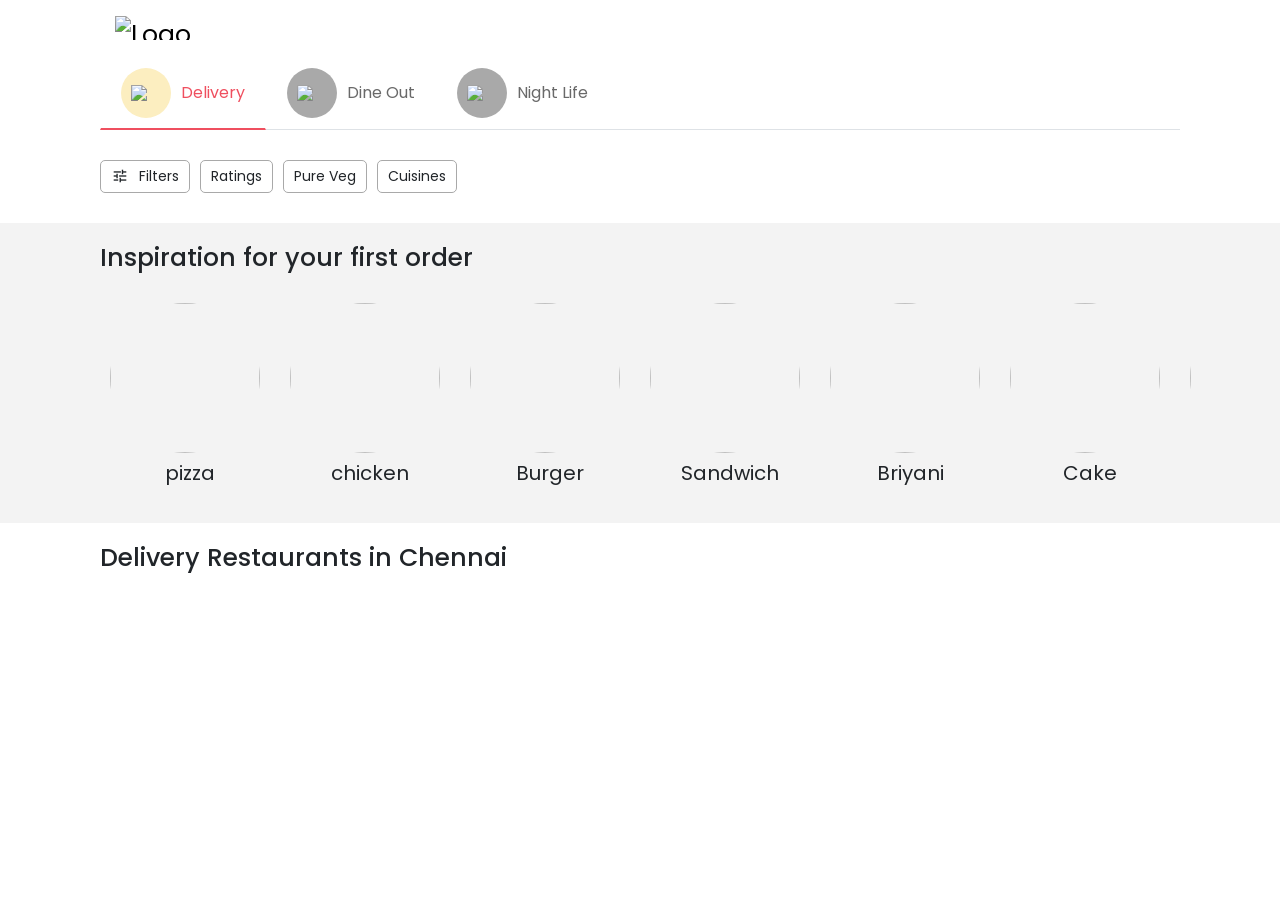
==== BootStrap/index.html @ 5ced6238 "first commit" ====
<!DOCTYPE html>
<html lang="en">
  <head>
    <meta charset="UTF-8" />
    <meta http-equiv="X-UA-Compatible" content="IE=edge" />
    <meta name="viewport" content="width=device-width, initial-scale=1.0" />
    <title>Bootstrap</title>
    <link
      href="https://cdn.jsdelivr.net/npm/bootstrap@5.3.0/dist/css/bootstrap.min.css"
      rel="stylesheet"
      integrity="sha384-9ndCyUaIbzAi2FUVXJi0CjmCapSmO7SnpJef0486qhLnuZ2cdeRhO02iuK6FUUVM"
      crossorigin="anonymous"
    />
    <link rel="preconnect" href="https://fonts.googleapis.com" />
    <link rel="preconnect" href="https://fonts.gstatic.com" crossorigin />
    <link
      href="https://fonts.googleapis.com/css2?family=Poppins:ital,wght@0,100;0,200;0,300;0,400;0,500;1,100;1,200;1,500&display=swap"
      rel="stylesheet"
    />
    <link
      href="https://fonts.googleapis.com/css2?family=Material+Symbols+Outlined"
      rel="stylesheet"
    />
    <link rel="stylesheet" href="./style.css" />
  </head>
  <body>
    <!-- NAVBAR -->
    <nav class="navbar">
      <div class="section-container">
        <div class="container-fluid">
          <a class="navbar-brand d-flex align-items-center" href="#">
            <img
              src="https://b.zmtcdn.com/web_assets/b40b97e677bc7b2ca77c58c61db266fe1603954218.png"
              alt="Logo"
              width="auto"
              height="24"
              class="d-inline-block align-text-top"
            />
          </a>
        </div>
      </div>
    </nav>
    <!-- DELIVERY OR PICKUP TAB -->
    <div class="container-fluid delivery-selection-container">
      <div class="section-container">
        <ul class="nav nav-tabs">
          <li class="nav-item">
            <a
              class="d-flex align-items-center nav-link active"
              aria-current="page"
              href="#"
            >
              <div
                class="d-flex align-items-center justify-content-center me-2 tab-image"
              >
                <img
                  width="60%"
                  src="https://b.zmtcdn.com/data/o2_assets/c0bb85d3a6347b2ec070a8db694588261616149578.png"
                />
              </div>
              <p>Delivery</p>
            </a>
          </li>
          <li class="nav-item">
            <a class="d-flex align-items-center nav-link" href="#"
              ><div
                class="d-flex align-items-center justify-content-center me-2 tab-image"
              >
                <img
                  width="60%"
                  src="https://b.zmtcdn.com/data/o2_assets/78d25215ff4c1299578ed36eefd5f39d1616149985.png"
                />
              </div>
              <p>Dine Out</p></a
            >
          </li>
          <li class="nav-item">
            <a class="d-flex align-items-center nav-link" href="#">
              <div
                class="d-flex align-items-center justify-content-center me-2 tab-image"
              >
                <img
                  width="60%"
                  src="https://b.zmtcdn.com/data/o2_assets/01040767e4943c398e38e3592bb1ba8a1616150142.png"
                />
              </div>
              <p>Night Life</p>
            </a>
          </li>
        </ul>
      </div>
    </div>
    <!-- FILTER BADGES -->
    <section
      id="filter-badge-section"
      class="container-fluid filter-badge-section"
    >
      <div class="section-container d-flex py-4">
        <button type="button" class="btn btn-sm filter-buttons me-2">
          <span class="material-symbols-outlined"> tune </span>
          Filters
        </button>
        <button type="button" class="btn btn-sm filter-buttons me-2">
          Ratings
        </button>
        <button type="button" class="btn btn-sm filter-buttons me-2">
          Pure Veg
        </button>
        <button type="button" class="btn btn-sm filter-buttons">
          Cuisines
        </button>
      </div>
    </section>
    <!-- CATEGORY SECTION -->
    <section class="container-fluid categories-section">
      <div class="section-container py-3">
        <div class="row mb-4">
          <h5>Inspiration for your first order</h5>
        </div>
        <div class="row">
          <div id="categories-slider" class="categories-slider"></div>
        </div>
      </div>
    </section>
    <!-- RESTAURANTS DELIVERING -->
    <section class="container-fluid restaurants-section py-3">
      <div class="section-container">
        <div class="row mb-3">
          <h5>Delivery Restaurants in Chennai</h5>
        </div>
        <div class="row" id="restaurants-listing"></div>
      </div>
    </section>
    <script
      src="https://cdn.jsdelivr.net/npm/bootstrap@5.3.0/dist/js/bootstrap.bundle.min.js"
      integrity="sha384-geWF76RCwLtnZ8qwWowPQNguL3RmwHVBC9FhGdlKrxdiJJigb/j/68SIy3Te4Bkz"
      crossorigin="anonymous"
    ></script>
    <script src="./network.js"></script>
  </body>
</html>
---- BootStrap/style.css ----
:root {
  --primary: rgb(239, 79, 95);
  --light: #ffffff;
  --light-grey100: rgb(243, 243, 243);
  --light-grey200: rgb(169, 169, 169);
  --grey: rgb(105, 105, 105);
  --yellow: rgb(252, 238, 192);
  --blue: rgb(37, 111, 239);
}

html,
body {
  /* 1em is 20px */
  font-size: 20px;
  font-family: "Poppins", sans-serif;
  margin: 0px;
  padding: 0px;
}

h1,
h2,
h3,
h4,
h5,
h6,
p {
  margin: 0px;
}
.fs-5 {
  font-size: 0.5rem !important;
}
.fs-7 {
  font-size: 0.7rem;
}
.fs-8 {
  font-size: 0.8rem;
}
.fs-9 {
  font-size: 0.9rem;
}

.nav-tabs .nav-item .nav-link,
.nav-tabs .nav-link:hover {
  border-color: transparent;

  > p {
    color: var(--grey);
    font-size: 0.8rem;
  }
}
.nav-tabs .nav-item .nav-link {
  > .tab-image {
    background-color: var(--light-grey200);
    width: 50px;
    height: 50px;
    border-radius: 50%;
  }
}

.nav-tabs .nav-item .nav-link.active {
  > .tab-image {
    background-color: var(--yellow);
  }
}

.nav-tabs .nav-item.show .nav-link,
.nav-tabs .nav-link.active {
  border-color: transparent;
  border-bottom: 2px solid var(--primary);

  > p {
    color: var(--primary);
  }
}

.section-container {
  width: 100%;
  max-width: 1080px;
  margin: 0px auto;
}

.delivery-selection-container {
  position: sticky;
  top: 0;
  background: var(--light);
  z-index: 1;
}

.filter-badge-section {
  position: sticky;
  top: 0;
  background: var(--light);
  z-index: 1;
}

.filter-buttons {
  font-size: 0.7rem;
  color: var(--light-grey);
  border: 1px solid var(--light-grey200);
  display: flex;
  align-items: center;

  > span {
    font-size: 18px;
    margin-right: 10px;
  }
}

/* CATEGORIES SECTION */
.categories-section {
  width: 100%;
  height: 300px;
  background: var(--light-grey100);
  .section-container {
    > .row {
      > .categories-slider {
        display: flex;
        flex-wrap: nowrap;
        overflow-x: scroll;
        > .categories-card {
          min-width: 180px;
          > .card-content {
            padding: 0 10px;
            > .categories-image {
              width: 150px;
              height: 150px;
              border-radius: 50%;
              transition: opacity 0.25s ease 0s, transform 0.25s ease 0s;
              will-change: transform, opacity;
            }
          }
        }
      }
    }
  }
}

/* RESTAURANT CARD */

.restaurantCard {
  > .restaurant-card-link {
    text-decoration: none;
    > .cardHead {
      position: relative;
      > .promotedTag {
        color: var(--light-grey100);
        padding: 2px;
        position: absolute;
        top: 12px;
        left: 12px;
        background: rgb(0 0 0 / 37%);
      }
      > .offerRow {
        display: flex;
        justify-content: space-between;
        position: absolute;
        bottom: 0;
        width: 100%;
        padding: 10px 0px;
        box-sizing: border-box;
        > .offer {
          background: var(--blue);
          color: var(--light-grey100);
          padding: 0px 10px;
          height: 25px;
        }
        > .timeTaken {
          background: var(--light-grey100);
          padding: 5px;
          border-radius: 10px;
        }
      }
    }
  }
}

/* Extra small devices (phones, 600px and down) */
@media only screen and (max-width: 600px) {
}
/* Small devices (portrait tablets and large phones, 600px and up) */
@media only screen and (min-width: 600px) {
}
/* Medium devices (landscape tablets, 768px and up) */
@media only screen and (min-width: 768px) {
}
/* Large devices (laptops/desktops, 992px and up) */
@media only screen and (min-width: 992px) {
}
/* Extra large devices (large laptops and desktops, 1200px and up) */
@media only screen and (min-width: 1200px) {
}
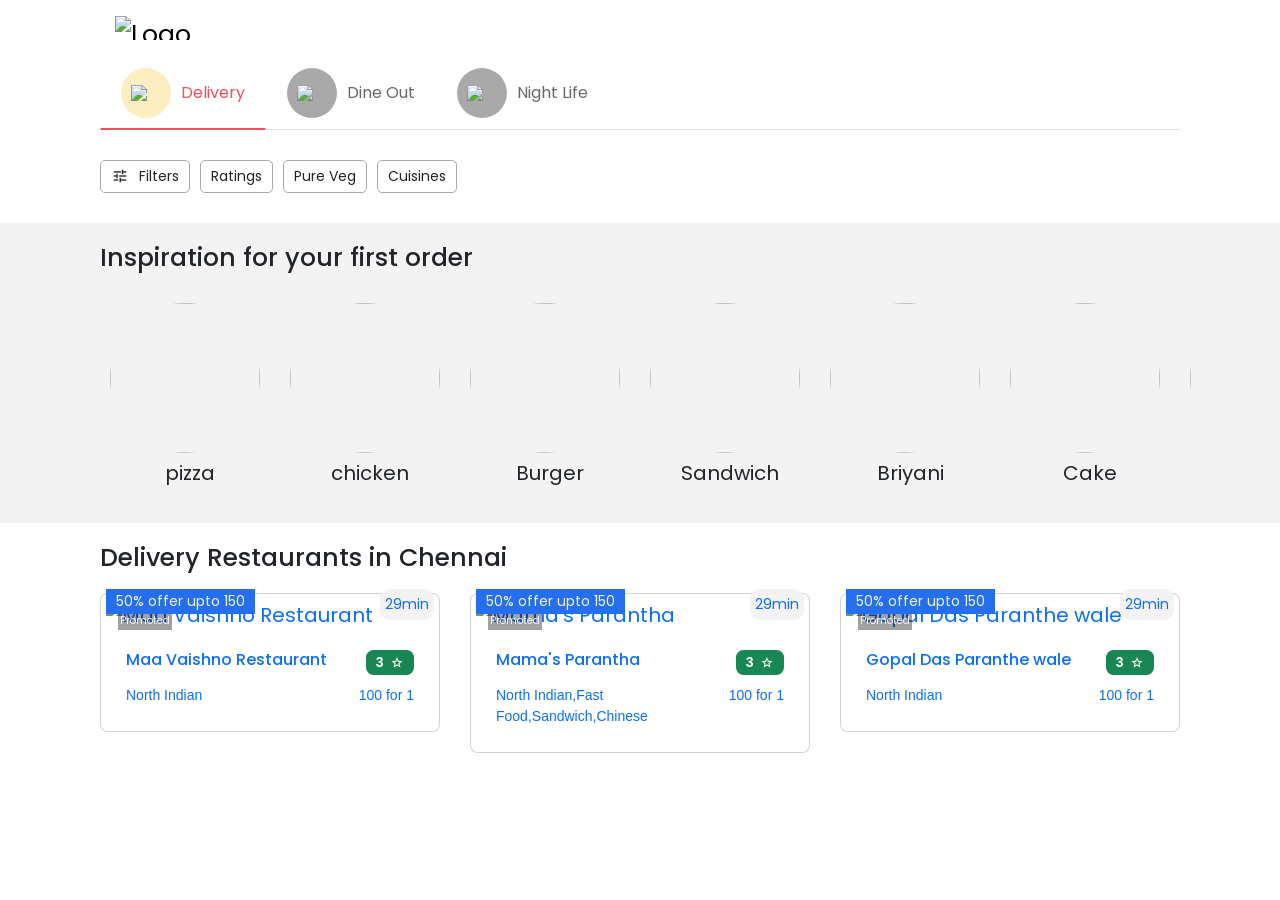
==== commit 64dac5df: "update" ====
--- a/BootStrap/index.html
+++ b/BootStrap/index.html
@@ -4,7 +4,7 @@
     <meta charset="UTF-8" />
     <meta http-equiv="X-UA-Compatible" content="IE=edge" />
     <meta name="viewport" content="width=device-width, initial-scale=1.0" />
-    <title>Bootstrap</title>
+    <title>Zomato</title>
     <link
       href="https://cdn.jsdelivr.net/npm/bootstrap@5.3.0/dist/css/bootstrap.min.css"
       rel="stylesheet"
